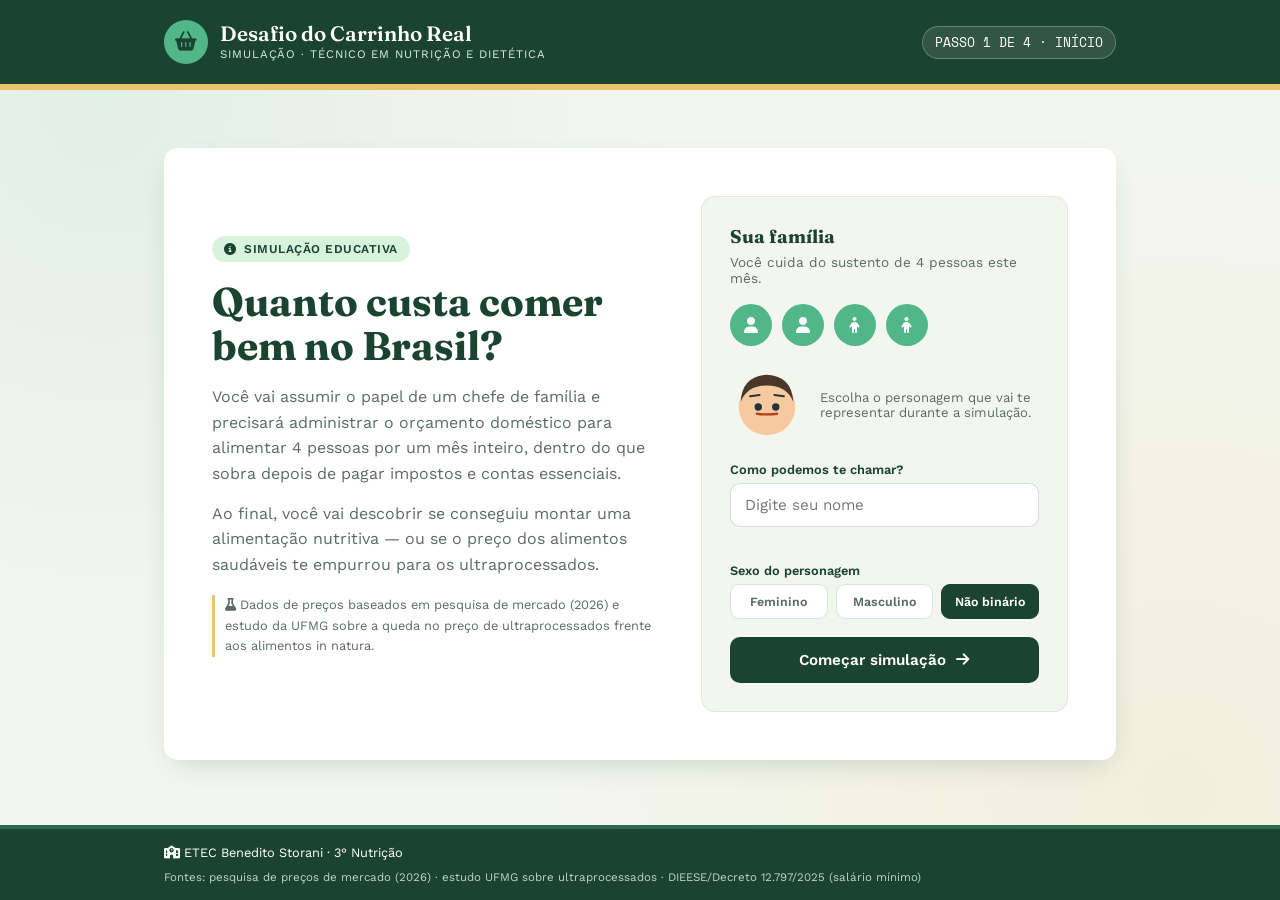
==== final.html @ 97eec9cf "Primeiro commit do projeto JOGO" ====
<!DOCTYPE html>
<html lang="pt-BR">

<head>
    <meta charset="UTF-8">
    <meta name="viewport" content="width=device-width, initial-scale=1.0">
    <title>Resultado · O Desafio do Carrinho Real</title>
    <link rel="stylesheet" href="css/finalstyle.css">
    <link rel="stylesheet" href="css/finalheader.css">
    <link rel="stylesheet" href="css/finalhome.css">
    <link rel="stylesheet" href="https://cdnjs.cloudflare.com/ajax/libs/font-awesome/6.5.1/css/all.min.css">
</head>

<body>

    <header class="topo">
        <div class="container">
            <div class="marca">
                <div class="icone-marca"><i class="fa-solid fa-basket-shopping"></i></div>
                <div>
                    <h1>Desafio do Carrinho Real</h1>
                    <span>Simulação · Técnico em Nutrição e Dietética</span>
                </div>
            </div>
            <span class="passo">PASSO 4 DE 4 · RESULTADO</span>
        </div>
    </header>

    <main class="final">
        <div class="container">
            <div class="cartao-resultado">

                <div class="topo-resultado">
                    <div id="mascote-caixa"></div>
                    <div>
                        <span class="selo-status" id="selo-status">
                            <i class="fa-solid fa-flag-checkered"></i> Simulação concluída
                        </span>
                        <h2 id="titulo-resultado">Fim de mês</h2>
                    </div>
                </div>

                <p class="mensagem-principal" id="mensagem-principal"></p>

                <div class="grade-numeros">
                    <div class="numero-card">
                        <span>Gasto no mês</span>
                        <strong id="num-gasto">R$ 0,00</strong>
                    </div>
                    <div class="numero-card">
                        <span>Saldo restante</span>
                        <strong id="num-saldo">R$ 0,00</strong>
                    </div>
                    <div class="numero-card risco">
                        <span>Fatores de risco</span>
                        <strong id="num-risco">0</strong>
                    </div>
                </div>

                <div class="barra-composicao">
                    <h3>Composição do seu carrinho</h3>
                    <div class="trilho-barra">
                        <div class="fatia-natural" id="fatia-natural"></div>
                        <div class="fatia-processado" id="fatia-processado"></div>
                        <div class="fatia-ultra" id="fatia-ultra"></div>
                    </div>
                    <div class="legenda-barra">
                        <span><i class="pontinho natural"></i> In natura</span>
                        <span><i class="pontinho processado"></i> Processado</span>
                        <span><i class="pontinho ultra"></i> Ultraprocessado</span>
                    </div>
                </div>

                <div class="lista-faltando" id="bloco-faltando" style="display:none;">
                    <h3><i class="fa-solid fa-triangle-exclamation"></i> Ficou abaixo da quantidade recomendada</h3>
                    <ul id="lista-faltando"></ul>
                </div>

                <div class="lista-carrinho-final">
                    <h3>O que foi para a sua cesta</h3>
                    <div id="lista-itens-final"></div>
                </div>

                <p class="nota-fonte">
                    <i class="fa-solid fa-flask"></i>
                    Simulação baseada em dados de pesquisa de mercado (2026), no salário mínimo nacional
                    (Decreto 12.797/2025) e em estudo da UFMG sobre a queda no preço de alimentos
                    ultraprocessados frente à estabilidade (ou alta) no preço dos alimentos in natura no Brasil.
                </p>

                <a href="inicial.html" class="btn-primario">
                    <i class="fa-solid fa-rotate-right"></i> Jogar novamente
                </a>

            </div>
        </div>
    </main>

    <footer class="rodape-jogo">
        <div class="container rodape-conteudo">
            <span><i class="fa-solid fa-school"></i> ETEC Benedito Storani · Técnico em Nutrição e Dietética</span>
            <span class="rodape-fontes">Fontes: pesquisa de preços de mercado (2026) · estudo UFMG sobre
                ultraprocessados · DIEESE/Decreto 12.797/2025 (salário mínimo)</span>
        </div>
    </footer>

    <script src="script/mascote.js"></script>
    <script src="script/final.js"></script>
</body>

</html>
---- css/finalstyle.css ----
/* ===== Desafio do Carrinho Real | Base / Variáveis ===== */
@import url('https://fonts.googleapis.com/css2?family=Fraunces:opsz,wght@9..144,500;9..144,600;9..144,700&family=Work+Sans:wght@400;500;600;700&family=Space+Mono:wght@400;700&display=swap');

:root {
    --verde-escuro: #1B4332;
    --verde-medio: #2D6A4F;
    --verde-folha: #52B788;
    --verde-claro: #D8F3DC;
    --tomate: #E76F51;
    --tomate-claro: #FBE2DA;
    --trigo: #E9C46A;
    --papel: #F3F6EF;
    --papel-cartao: #FFFFFF;
    --tinta: #22333B;
    --tinta-suave: #5B6B63;

    --fonte-display: 'Fraunces', serif;
    --fonte-corpo: 'Work Sans', sans-serif;
    --fonte-numero: 'Space Mono', monospace;

    --raio: 14px;
    --sombra: 0 10px 30px -12px rgba(27, 67, 50, 0.25);
}

*,
*::before,
*::after {
    box-sizing: border-box;
    margin: 0;
    padding: 0;
}

body {
    min-height: 100vh;
    background:
        radial-gradient(circle at 8% 12%, rgba(82, 183, 136, 0.10), transparent 40%),
        radial-gradient(circle at 92% 88%, rgba(233, 196, 106, 0.14), transparent 45%),
        var(--papel);
    color: var(--tinta);
    font-family: var(--fonte-corpo);
    display: flex;
    flex-direction: column;
}

a {
    color: inherit;
    text-decoration: none;
}

button {
    font-family: inherit;
    cursor: pointer;
    border: none;
}

.container {
    width: 100%;
    max-width: 900px;
    margin: 0 auto;
    padding: 0 24px;
}

@media (prefers-reduced-motion: reduce) {
    * {
        animation-duration: 0.001ms !important;
        transition-duration: 0.001ms !important;
    }
}
---- css/finalheader.css ----
/* ===== Header - Tela Inicial ===== */
.topo {
    background: var(--verde-escuro);
    color: #fff;
    padding: 20px 0;
    border-bottom: 6px solid var(--trigo);
}

.topo .container {
    display: flex;
    align-items: center;
    justify-content: space-between;
    gap: 16px;
}

.marca {
    display: flex;
    align-items: center;
    gap: 12px;
}

.marca .icone-marca {
    width: 44px;
    height: 44px;
    border-radius: 50%;
    background: var(--verde-folha);
    display: flex;
    align-items: center;
    justify-content: center;
    font-size: 1.2rem;
    color: var(--verde-escuro);
    flex-shrink: 0;
}

.marca h1 {
    font-family: var(--fonte-display);
    font-weight: 600;
    font-size: 1.3rem;
    line-height: 1.1;
}

.marca span {
    display: block;
    font-size: 0.72rem;
    letter-spacing: 0.08em;
    text-transform: uppercase;
    color: var(--verde-claro);
    margin-top: 2px;
}

.passo {
    font-family: var(--fonte-numero);
    font-size: 0.8rem;
    background: rgba(255, 255, 255, 0.1);
    border: 1px solid rgba(255, 255, 255, 0.25);
    padding: 6px 12px;
    border-radius: 100px;
    white-space: nowrap;
}

@media (max-width:560px) {
    .marca h1 {
        font-size: 1.05rem;
    }

    .passo {
        display: none;
    }
}
---- css/finalhome.css ----
/* ===== Conteúdo - Resultado Final ===== */
main.final {
    flex: 1;
    padding: 56px 0 64px;
}

.cartao-resultado {
    background: var(--papel-cartao);
    border-radius: var(--raio);
    box-shadow: var(--sombra);
    padding: 44px;
    animation: subir .6s ease both;
}

@keyframes subir {
    from {
        opacity: 0;
        transform: translateY(18px);
    }

    to {
        opacity: 1;
        transform: translateY(0);
    }
}

.topo-resultado {
    display: flex;
    align-items: flex-start;
    gap: 20px;
    margin-bottom: 8px;
}

.mascote-visual {
    position: relative;
    width: 84px;
    height: 84px;
    flex-shrink: 0;
}

.mascote-visual img {
    position: absolute;
    inset: 0;
    width: 100%;
    height: 100%;
    object-fit: contain;
    border-radius: 50%;
}

.mascote-visual svg {
    width: 100%;
    height: 100%;
}

.mascote-anima {
    animation: pulso-mascote-final .5s ease;
}

@keyframes pulso-mascote-final {
    0% {
        transform: scale(0.8);
        opacity: 0.3;
    }

    60% {
        transform: scale(1.08);
        opacity: 1;
    }

    100% {
        transform: scale(1);
    }
}

.lista-faltando {
    margin-bottom: 30px;
}

.lista-faltando h3 {
    font-family: var(--fonte-display);
    font-size: 1.05rem;
    color: var(--tomate);
    margin-bottom: 12px;
}

.lista-faltando ul {
    list-style: none;
    display: flex;
    flex-wrap: wrap;
    gap: 8px;
}

.lista-faltando li {
    background: var(--tomate-claro);
    color: #B3401E;
    font-size: 0.8rem;
    padding: 6px 12px;
    border-radius: 100px;
}

.cartao-resultado .selo-status {
    display: inline-flex;
    align-items: center;
    gap: 8px;
    font-size: 0.75rem;
    font-weight: 700;
    text-transform: uppercase;
    letter-spacing: 0.05em;
    padding: 6px 14px;
    border-radius: 100px;
    margin-bottom: 18px;
}

.selo-status.alerta {
    background: var(--tomate-claro);
    color: #B3401E;
}

.selo-status.bom {
    background: var(--verde-claro);
    color: var(--verde-escuro);
}

.cartao-resultado h2 {
    font-family: var(--fonte-display);
    font-size: 1.9rem;
    color: var(--verde-escuro);
    margin-bottom: 14px;
    line-height: 1.25;
}

.cartao-resultado p.mensagem-principal {
    font-size: 1rem;
    color: var(--tinta-suave);
    line-height: 1.65;
    margin-bottom: 28px;
}

.grade-numeros {
    display: grid;
    grid-template-columns: repeat(3, 1fr);
    gap: 14px;
    margin-bottom: 30px;
}

.numero-card {
    background: var(--papel);
    border-radius: 12px;
    padding: 18px;
    text-align: center;
}

.numero-card span {
    display: block;
    font-size: 0.72rem;
    text-transform: uppercase;
    letter-spacing: 0.04em;
    color: var(--tinta-suave);
    margin-bottom: 6px;
}

.numero-card strong {
    font-family: var(--fonte-numero);
    font-size: 1.5rem;
    color: var(--verde-escuro);
}

.numero-card.risco strong {
    color: var(--tomate);
}

/* Barra natural vs ultraprocessado */
.barra-composicao {
    margin-bottom: 30px;
}

.barra-composicao h3 {
    font-family: var(--fonte-display);
    font-size: 1.05rem;
    color: var(--verde-escuro);
    margin-bottom: 12px;
}

.trilho-barra {
    display: flex;
    width: 100%;
    height: 22px;
    border-radius: 100px;
    overflow: hidden;
    background: var(--papel);
}

.trilho-barra .fatia-natural {
    background: var(--verde-folha);
}

.trilho-barra .fatia-processado {
    background: var(--trigo);
}

.trilho-barra .fatia-ultra {
    background: var(--tomate);
}

.legenda-barra {
    display: flex;
    gap: 18px;
    margin-top: 10px;
    flex-wrap: wrap;
    font-size: 0.8rem;
    color: var(--tinta-suave);
}

.legenda-barra span {
    display: flex;
    align-items: center;
    gap: 6px;
}

.pontinho {
    width: 10px;
    height: 10px;
    border-radius: 50%;
    display: inline-block;
}

.pontinho.natural {
    background: var(--verde-folha);
}

.pontinho.processado {
    background: var(--trigo);
}

.pontinho.ultra {
    background: var(--tomate);
}

/* Lista de itens comprados */
.lista-carrinho-final {
    margin-bottom: 30px;
}

.lista-carrinho-final h3 {
    font-family: var(--fonte-display);
    font-size: 1.05rem;
    color: var(--verde-escuro);
    margin-bottom: 12px;
}

.item-final {
    display: flex;
    justify-content: space-between;
    font-size: 0.88rem;
    padding: 9px 0;
    border-bottom: 1px dashed rgba(27, 67, 50, 0.12);
}

.item-final .tag-final {
    font-size: 0.68rem;
    padding: 2px 8px;
    border-radius: 100px;
    margin-left: 8px;
}

.tag-final.natural {
    background: var(--verde-claro);
    color: var(--verde-escuro);
}

.tag-final.processado {
    background: #FBF1D6;
    color: #8A6D1D;
}

.tag-final.ultraprocessado {
    background: var(--tomate-claro);
    color: #B3401E;
}

.nota-fonte {
    font-size: 0.78rem;
    color: var(--tinta-suave);
    border-left: 3px solid var(--trigo);
    padding-left: 10px;
    margin-bottom: 26px;
}

.btn-primario {
    background: var(--verde-escuro);
    color: #fff;
    padding: 14px 24px;
    border-radius: 10px;
    font-weight: 600;
    font-size: 0.95rem;
    display: inline-flex;
    align-items: center;
    gap: 10px;
    transition: transform .15s ease, background .2s ease;
}

.btn-primario:hover {
    background: var(--verde-medio);
    transform: translateY(-1px);
}

@media (max-width:600px) {
    .cartao-resultado {
        padding: 26px;
    }

    .grade-numeros {
        grid-template-columns: 1fr 1fr;
    }
}
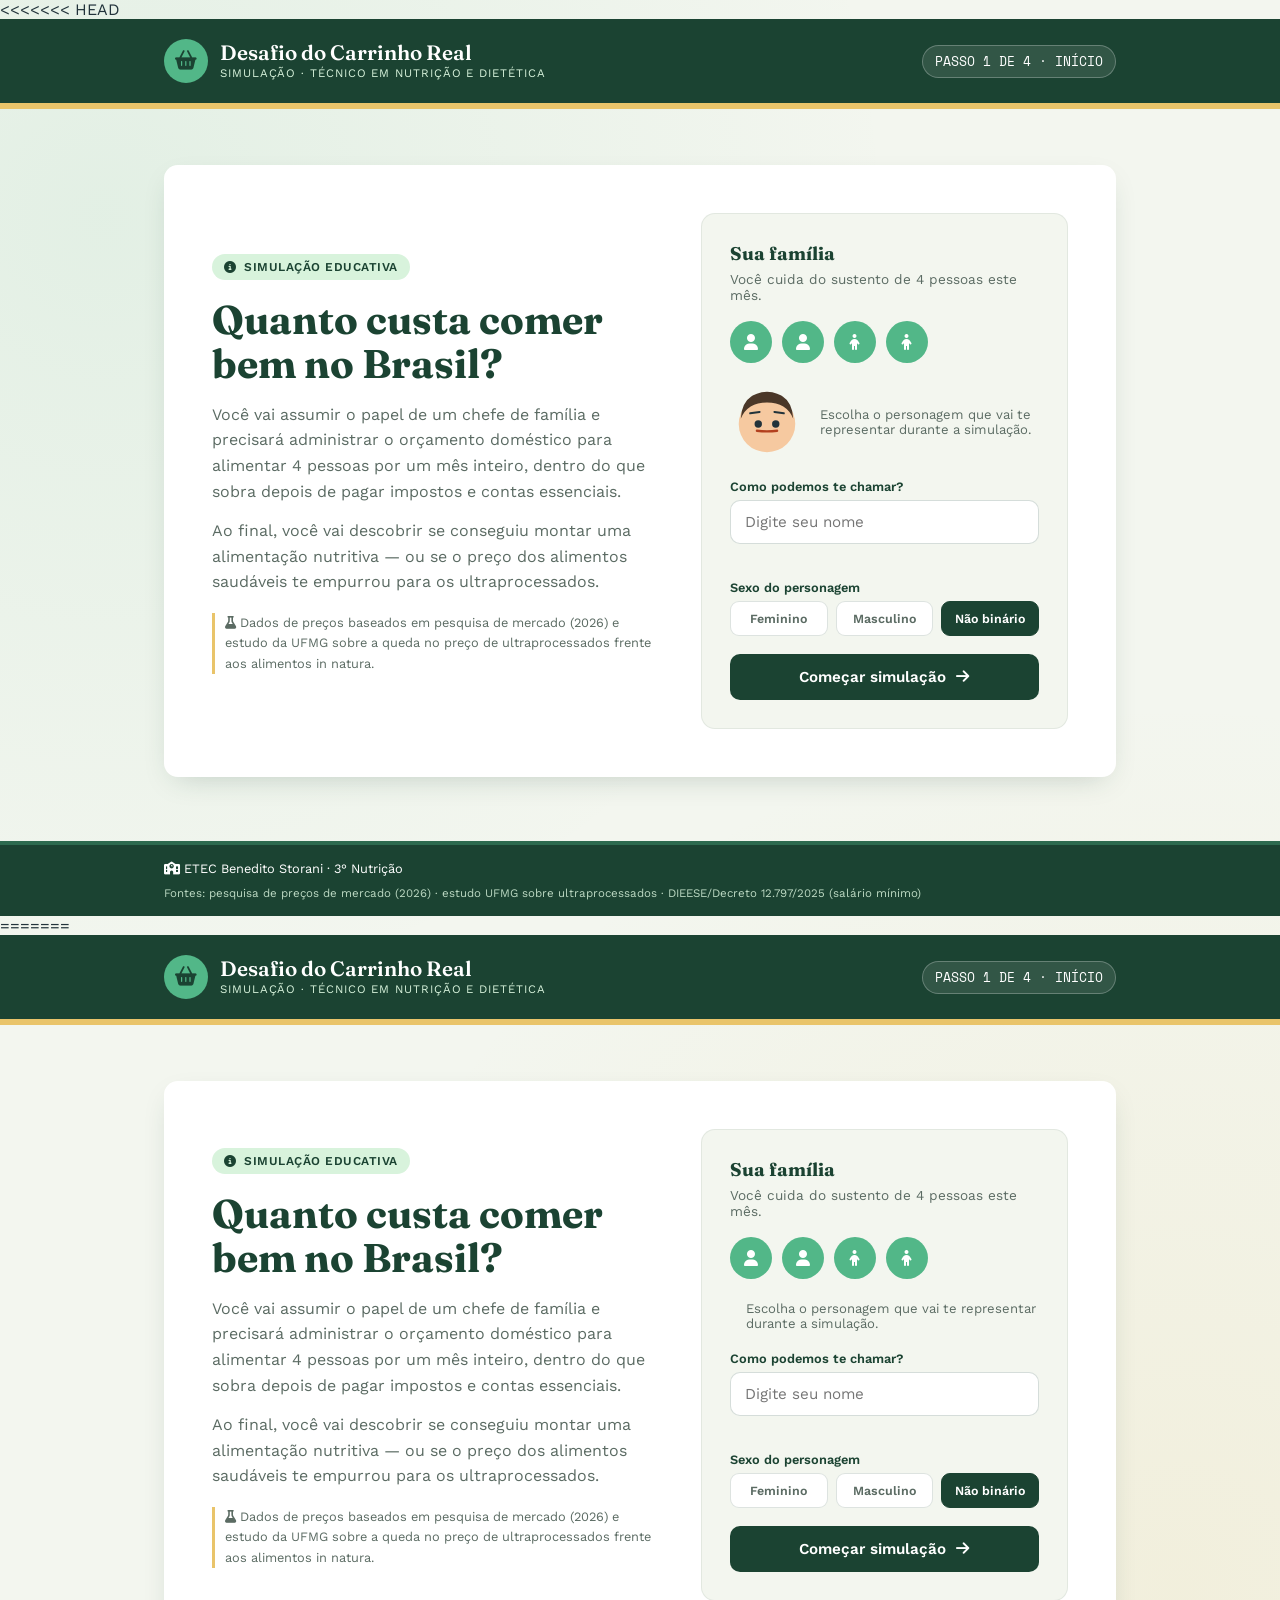
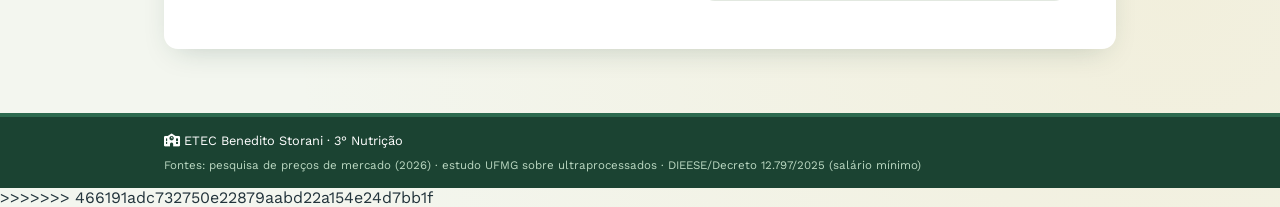
==== commit b194791d: "Renomeando pagina principal para index.html" ====
--- a/final.html
+++ b/final.html
@@ -1,3 +1,4 @@
+<<<<<<< HEAD
 <!DOCTYPE html>
 <html lang="pt-BR">
 
@@ -108,4 +109,116 @@
     <script src="script/final.js"></script>
 </body>
 
+=======
+<!DOCTYPE html>
+<html lang="pt-BR">
+
+<head>
+    <meta charset="UTF-8">
+    <meta name="viewport" content="width=device-width, initial-scale=1.0">
+    <title>Resultado · O Desafio do Carrinho Real</title>
+    <link rel="stylesheet" href="css/finalstyle.css">
+    <link rel="stylesheet" href="css/finalheader.css">
+    <link rel="stylesheet" href="css/finalhome.css">
+    <link rel="stylesheet" href="https://cdnjs.cloudflare.com/ajax/libs/font-awesome/6.5.1/css/all.min.css">
+</head>
+
+<body>
+
+    <header class="topo">
+        <div class="container">
+            <div class="marca">
+                <div class="icone-marca"><i class="fa-solid fa-basket-shopping"></i></div>
+                <div>
+                    <h1>Desafio do Carrinho Real</h1>
+                    <span>Simulação · Técnico em Nutrição e Dietética</span>
+                </div>
+            </div>
+            <span class="passo">PASSO 4 DE 4 · RESULTADO</span>
+        </div>
+    </header>
+
+    <main class="final">
+        <div class="container">
+            <div class="cartao-resultado">
+
+                <div class="topo-resultado">
+                    <div id="mascote-caixa"></div>
+                    <div>
+                        <span class="selo-status" id="selo-status">
+                            <i class="fa-solid fa-flag-checkered"></i> Simulação concluída
+                        </span>
+                        <h2 id="titulo-resultado">Fim de mês</h2>
+                    </div>
+                </div>
+
+                <p class="mensagem-principal" id="mensagem-principal"></p>
+
+                <div class="grade-numeros">
+                    <div class="numero-card">
+                        <span>Gasto no mês</span>
+                        <strong id="num-gasto">R$ 0,00</strong>
+                    </div>
+                    <div class="numero-card">
+                        <span>Saldo restante</span>
+                        <strong id="num-saldo">R$ 0,00</strong>
+                    </div>
+                    <div class="numero-card risco">
+                        <span>Fatores de risco</span>
+                        <strong id="num-risco">0</strong>
+                    </div>
+                </div>
+
+                <div class="barra-composicao">
+                    <h3>Composição do seu carrinho</h3>
+                    <div class="trilho-barra">
+                        <div class="fatia-natural" id="fatia-natural"></div>
+                        <div class="fatia-processado" id="fatia-processado"></div>
+                        <div class="fatia-ultra" id="fatia-ultra"></div>
+                    </div>
+                    <div class="legenda-barra">
+                        <span><i class="pontinho natural"></i> In natura</span>
+                        <span><i class="pontinho processado"></i> Processado</span>
+                        <span><i class="pontinho ultra"></i> Ultraprocessado</span>
+                    </div>
+                </div>
+
+                <div class="lista-faltando" id="bloco-faltando" style="display:none;">
+                    <h3><i class="fa-solid fa-triangle-exclamation"></i> Ficou abaixo da quantidade recomendada</h3>
+                    <ul id="lista-faltando"></ul>
+                </div>
+
+                <div class="lista-carrinho-final">
+                    <h3>O que foi para a sua cesta</h3>
+                    <div id="lista-itens-final"></div>
+                </div>
+
+                <p class="nota-fonte">
+                    <i class="fa-solid fa-flask"></i>
+                    Simulação baseada em dados de pesquisa de mercado (2026), no salário mínimo nacional
+                    (Decreto 12.797/2025) e em estudo da UFMG sobre a queda no preço de alimentos
+                    ultraprocessados frente à estabilidade (ou alta) no preço dos alimentos in natura no Brasil.
+                </p>
+
+                <a href="inicial.html" class="btn-primario">
+                    <i class="fa-solid fa-rotate-right"></i> Jogar novamente
+                </a>
+
+            </div>
+        </div>
+    </main>
+
+    <footer class="rodape-jogo">
+        <div class="container rodape-conteudo">
+            <span><i class="fa-solid fa-school"></i> ETEC Benedito Storani · Técnico em Nutrição e Dietética</span>
+            <span class="rodape-fontes">Fontes: pesquisa de preços de mercado (2026) · estudo UFMG sobre
+                ultraprocessados · DIEESE/Decreto 12.797/2025 (salário mínimo)</span>
+        </div>
+    </footer>
+
+    <script src="script/mascote.js"></script>
+    <script src="script/final.js"></script>
+</body>
+
+>>>>>>> 466191adc732750e22879aabd22a154e24d7bb1f
 </html>
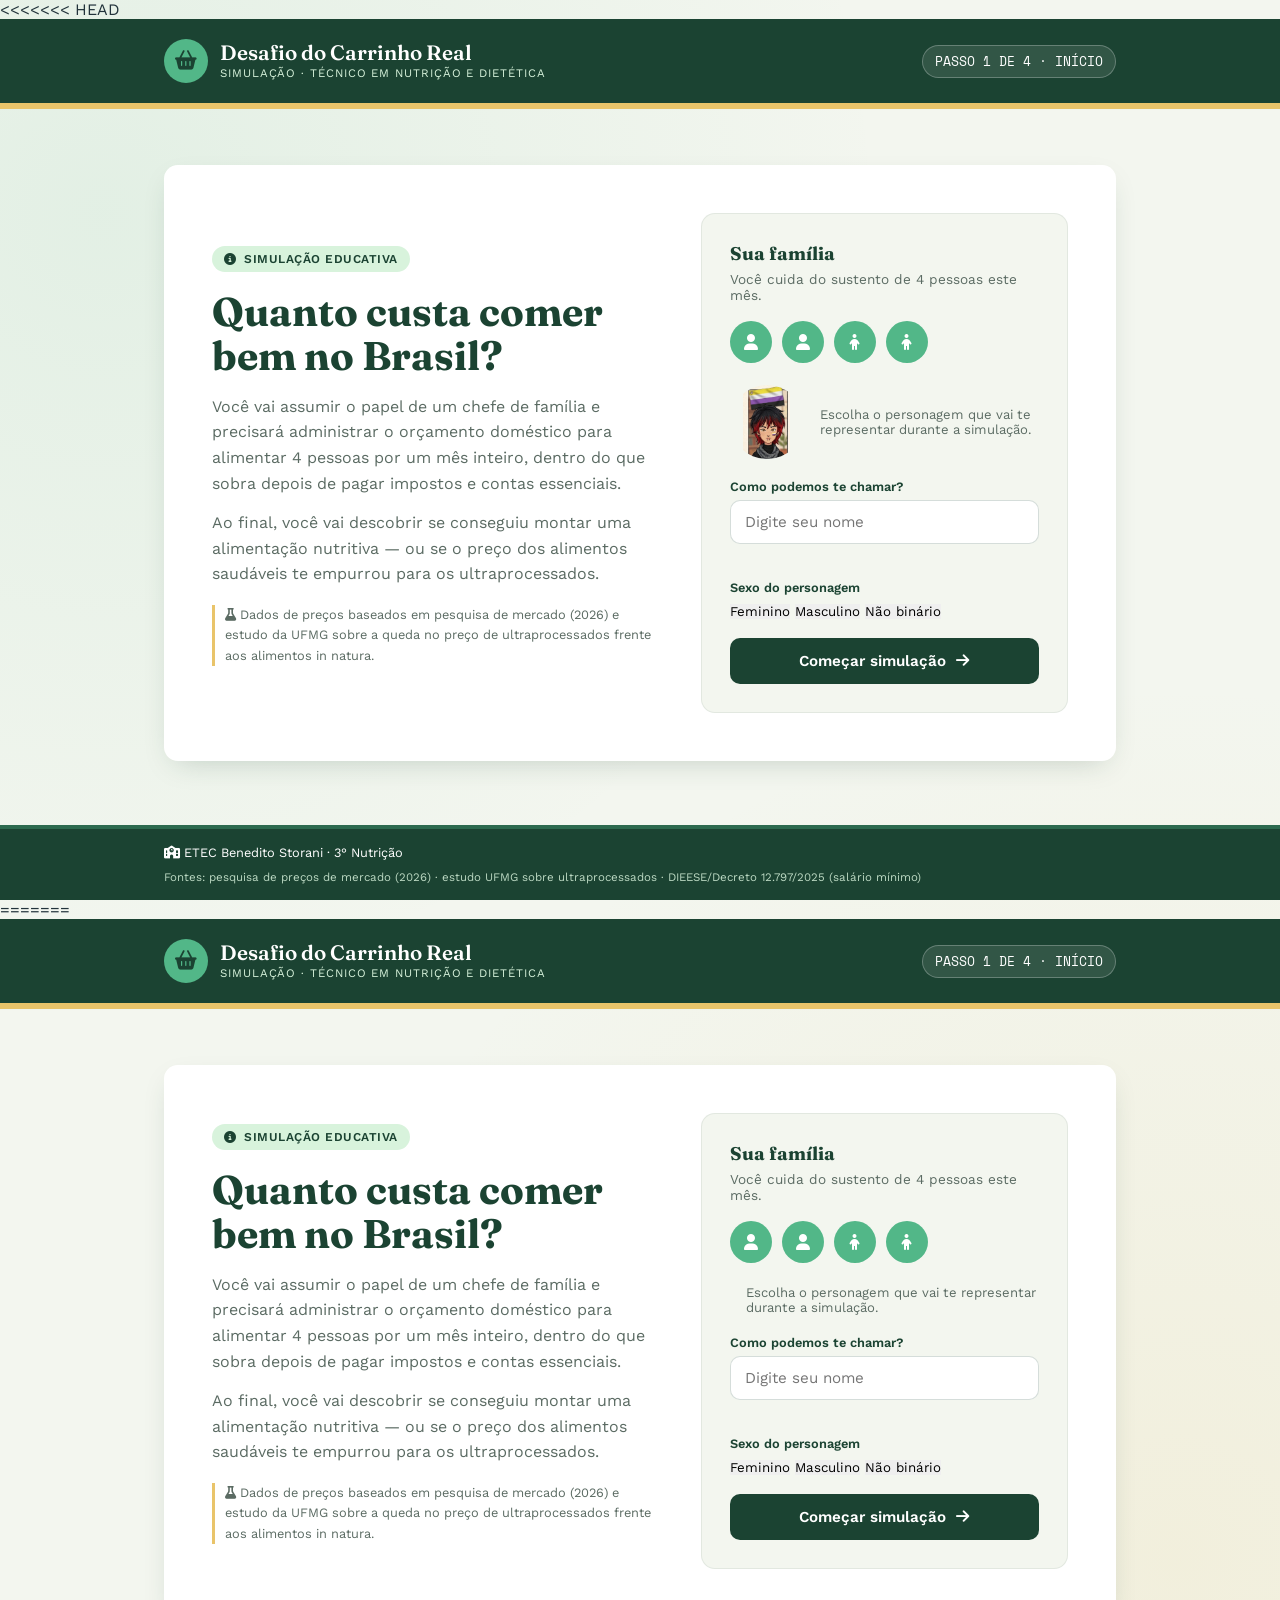
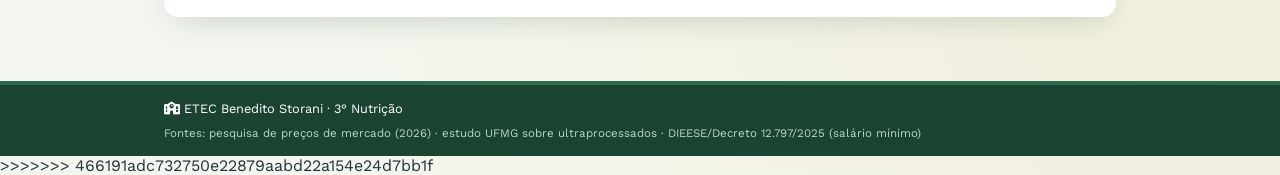
==== commit 8c637c1a: "Corrigindo duplicacao no HTML" ====
--- a/final.html
+++ b/final.html
@@ -1,4 +1,3 @@
-<<<<<<< HEAD
 <!DOCTYPE html>
 <html lang="pt-BR">
 
@@ -30,6 +29,11 @@
     <main class="final">
         <div class="container">
             <div class="cartao-resultado">
+
+                <div class="faixa-game-over">
+                    <span class="rotulo-fim">Fim de jogo</span>
+                    <h1 class="titulo-game-over">GAME OVER</h1>
+                </div>
 
                 <div class="topo-resultado">
                     <div id="mascote-caixa"></div>
@@ -89,7 +93,7 @@
                     ultraprocessados frente à estabilidade (ou alta) no preço dos alimentos in natura no Brasil.
                 </p>
 
-                <a href="inicial.html" class="btn-primario">
+                <a href="index.html" class="btn-primario">
                     <i class="fa-solid fa-rotate-right"></i> Jogar novamente
                 </a>
 
@@ -99,9 +103,18 @@
 
     <footer class="rodape-jogo">
         <div class="container rodape-conteudo">
-            <span><i class="fa-solid fa-school"></i> ETEC Benedito Storani · Técnico em Nutrição e Dietética</span>
-            <span class="rodape-fontes">Fontes: pesquisa de preços de mercado (2026) · estudo UFMG sobre
-                ultraprocessados · DIEESE/Decreto 12.797/2025 (salário mínimo)</span>
+            <div class="rodape-escola">
+                <span class="icone-rodape"><i class="fa-solid fa-graduation-cap"></i></span>
+                <span class="textos-rodape">
+                    <strong>ETEC Benedito Storani</strong>
+                    <span>Técnico em Nutrição e Dietética</span>
+                </span>
+            </div>
+            <p class="rodape-fontes">
+                <strong>Fontes dos dados</strong>
+                Pesquisa de preços de mercado (2026) · Estudo da UFMG sobre alimentos in natura x ultraprocessados ·
+                Decreto 12.797/2025 (salário mínimo 2026) · Regras gerais de INSS e vale-transporte
+            </p>
         </div>
     </footer>
 
@@ -109,116 +122,4 @@
     <script src="script/final.js"></script>
 </body>
 
-=======
-<!DOCTYPE html>
-<html lang="pt-BR">
-
-<head>
-    <meta charset="UTF-8">
-    <meta name="viewport" content="width=device-width, initial-scale=1.0">
-    <title>Resultado · O Desafio do Carrinho Real</title>
-    <link rel="stylesheet" href="css/finalstyle.css">
-    <link rel="stylesheet" href="css/finalheader.css">
-    <link rel="stylesheet" href="css/finalhome.css">
-    <link rel="stylesheet" href="https://cdnjs.cloudflare.com/ajax/libs/font-awesome/6.5.1/css/all.min.css">
-</head>
-
-<body>
-
-    <header class="topo">
-        <div class="container">
-            <div class="marca">
-                <div class="icone-marca"><i class="fa-solid fa-basket-shopping"></i></div>
-                <div>
-                    <h1>Desafio do Carrinho Real</h1>
-                    <span>Simulação · Técnico em Nutrição e Dietética</span>
-                </div>
-            </div>
-            <span class="passo">PASSO 4 DE 4 · RESULTADO</span>
-        </div>
-    </header>
-
-    <main class="final">
-        <div class="container">
-            <div class="cartao-resultado">
-
-                <div class="topo-resultado">
-                    <div id="mascote-caixa"></div>
-                    <div>
-                        <span class="selo-status" id="selo-status">
-                            <i class="fa-solid fa-flag-checkered"></i> Simulação concluída
-                        </span>
-                        <h2 id="titulo-resultado">Fim de mês</h2>
-                    </div>
-                </div>
-
-                <p class="mensagem-principal" id="mensagem-principal"></p>
-
-                <div class="grade-numeros">
-                    <div class="numero-card">
-                        <span>Gasto no mês</span>
-                        <strong id="num-gasto">R$ 0,00</strong>
-                    </div>
-                    <div class="numero-card">
-                        <span>Saldo restante</span>
-                        <strong id="num-saldo">R$ 0,00</strong>
-                    </div>
-                    <div class="numero-card risco">
-                        <span>Fatores de risco</span>
-                        <strong id="num-risco">0</strong>
-                    </div>
-                </div>
-
-                <div class="barra-composicao">
-                    <h3>Composição do seu carrinho</h3>
-                    <div class="trilho-barra">
-                        <div class="fatia-natural" id="fatia-natural"></div>
-                        <div class="fatia-processado" id="fatia-processado"></div>
-                        <div class="fatia-ultra" id="fatia-ultra"></div>
-                    </div>
-                    <div class="legenda-barra">
-                        <span><i class="pontinho natural"></i> In natura</span>
-                        <span><i class="pontinho processado"></i> Processado</span>
-                        <span><i class="pontinho ultra"></i> Ultraprocessado</span>
-                    </div>
-                </div>
-
-                <div class="lista-faltando" id="bloco-faltando" style="display:none;">
-                    <h3><i class="fa-solid fa-triangle-exclamation"></i> Ficou abaixo da quantidade recomendada</h3>
-                    <ul id="lista-faltando"></ul>
-                </div>
-
-                <div class="lista-carrinho-final">
-                    <h3>O que foi para a sua cesta</h3>
-                    <div id="lista-itens-final"></div>
-                </div>
-
-                <p class="nota-fonte">
-                    <i class="fa-solid fa-flask"></i>
-                    Simulação baseada em dados de pesquisa de mercado (2026), no salário mínimo nacional
-                    (Decreto 12.797/2025) e em estudo da UFMG sobre a queda no preço de alimentos
-                    ultraprocessados frente à estabilidade (ou alta) no preço dos alimentos in natura no Brasil.
-                </p>
-
-                <a href="inicial.html" class="btn-primario">
-                    <i class="fa-solid fa-rotate-right"></i> Jogar novamente
-                </a>
-
-            </div>
-        </div>
-    </main>
-
-    <footer class="rodape-jogo">
-        <div class="container rodape-conteudo">
-            <span><i class="fa-solid fa-school"></i> ETEC Benedito Storani · Técnico em Nutrição e Dietética</span>
-            <span class="rodape-fontes">Fontes: pesquisa de preços de mercado (2026) · estudo UFMG sobre
-                ultraprocessados · DIEESE/Decreto 12.797/2025 (salário mínimo)</span>
-        </div>
-    </footer>
-
-    <script src="script/mascote.js"></script>
-    <script src="script/final.js"></script>
-</body>
-
->>>>>>> 466191adc732750e22879aabd22a154e24d7bb1f
 </html>
--- a/css/finalhome.css
+++ b/css/finalhome.css
@@ -21,6 +21,38 @@
     to {
         opacity: 1;
         transform: translateY(0);
+    }
+}
+
+.faixa-game-over {
+    text-align: center;
+    margin-bottom: 28px;
+    padding-bottom: 22px;
+    border-bottom: 3px dashed rgba(27, 67, 50, 0.15);
+}
+
+.faixa-game-over .rotulo-fim {
+    display: inline-block;
+    font-size: 0.72rem;
+    font-weight: 700;
+    text-transform: uppercase;
+    letter-spacing: 0.12em;
+    color: var(--tinta-suave);
+    margin-bottom: 6px;
+}
+
+.titulo-game-over {
+    font-family: var(--fonte-display);
+    font-size: 3rem;
+    font-weight: 700;
+    letter-spacing: 0.03em;
+    color: var(--verde-escuro);
+    text-shadow: 3px 3px 0 var(--trigo);
+}
+
+@media (max-width:600px) {
+    .titulo-game-over {
+        font-size: 2.1rem;
     }
 }
 
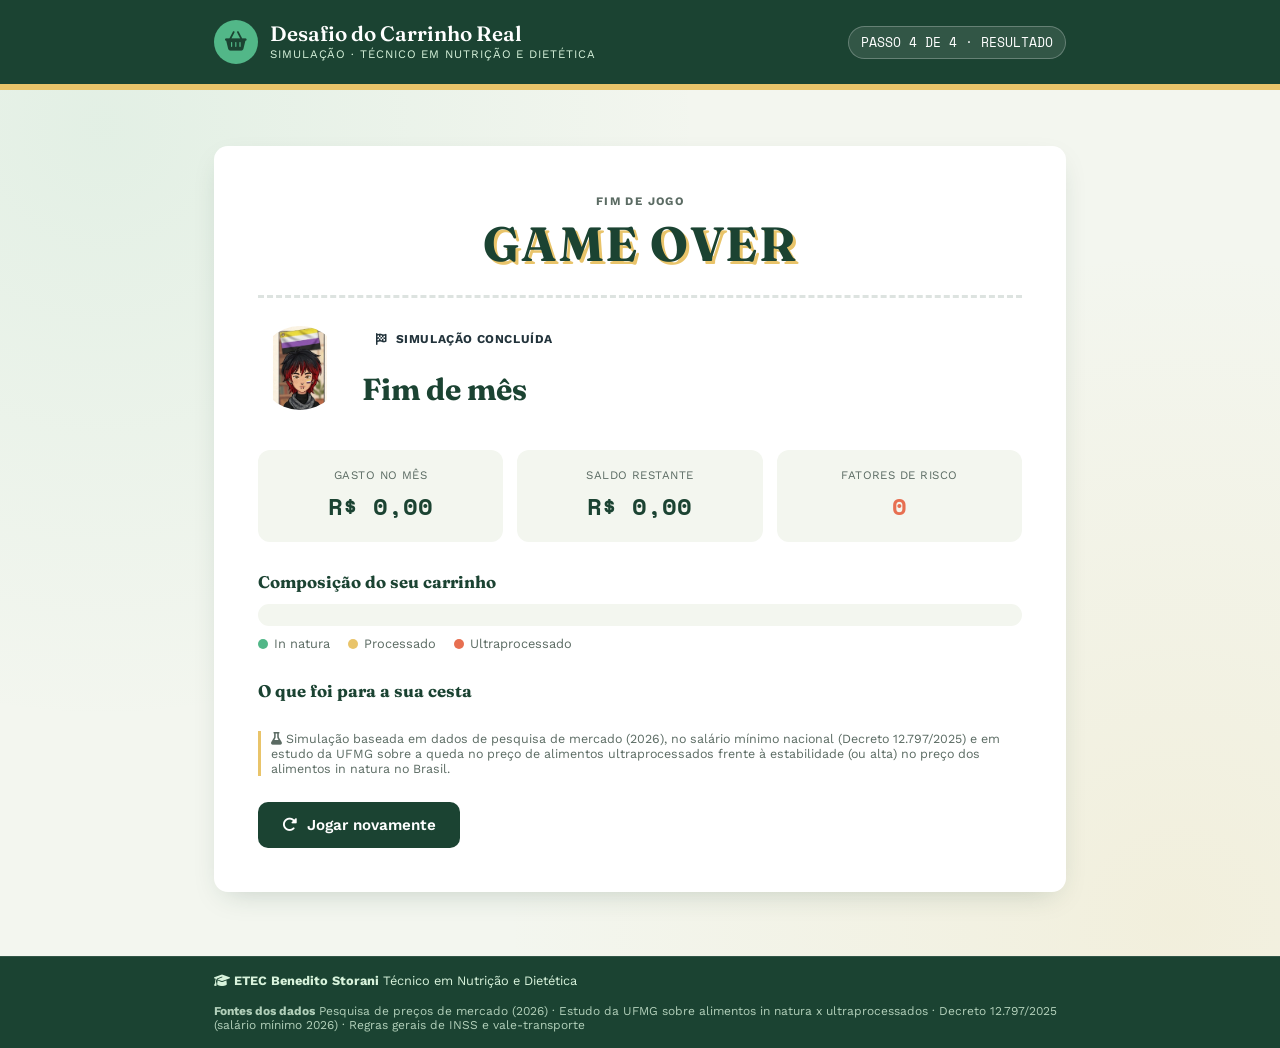
==== commit dfd65514: "Corrigindo duplicacao no HTML" ====
--- a/final.html
+++ b/final.html
@@ -119,7 +119,7 @@
     </footer>
 
     <script src="script/mascote.js"></script>
-    <script src="script/final.js"></script>
+    <script src="script/inicial.js"></script>
 </body>
 
 </html>
--- a/css/finalstyle.css
+++ b/css/finalstyle.css
@@ -65,4 +65,41 @@
         animation-duration: 0.001ms !important;
         transition-duration: 0.001ms !important;
     }
+}
+
+/* ----- Rodapé ----- */
+.rodape-jogo {
+    background: var(--verde-escuro);
+    color: var(--verde-claro);
+    padding: 16px 0;
+    font-size: 0.8rem;
+    border-top: 1px solid rgba(255, 255, 255, 0.1);
+    margin-top: auto;
+}
+
+.rodape-conteudo {
+    display: flex;
+    justify-content: space-between;
+    align-items: center;
+    gap: 16px;
+    flex-wrap: wrap;
+}
+
+.rodape-fontes {
+    opacity: 0.8;
+    font-size: 0.75rem;
+}
+
+@media (max-width: 760px) {
+    .rodape-conteudo {
+        flex-direction: column;
+        text-align: center;
+    }
+}
+
+@media (prefers-reduced-motion: reduce) {
+    * {
+        animation-duration: 0.001ms !important;
+        transition-duration: 0.001ms !important;
+    }
 }
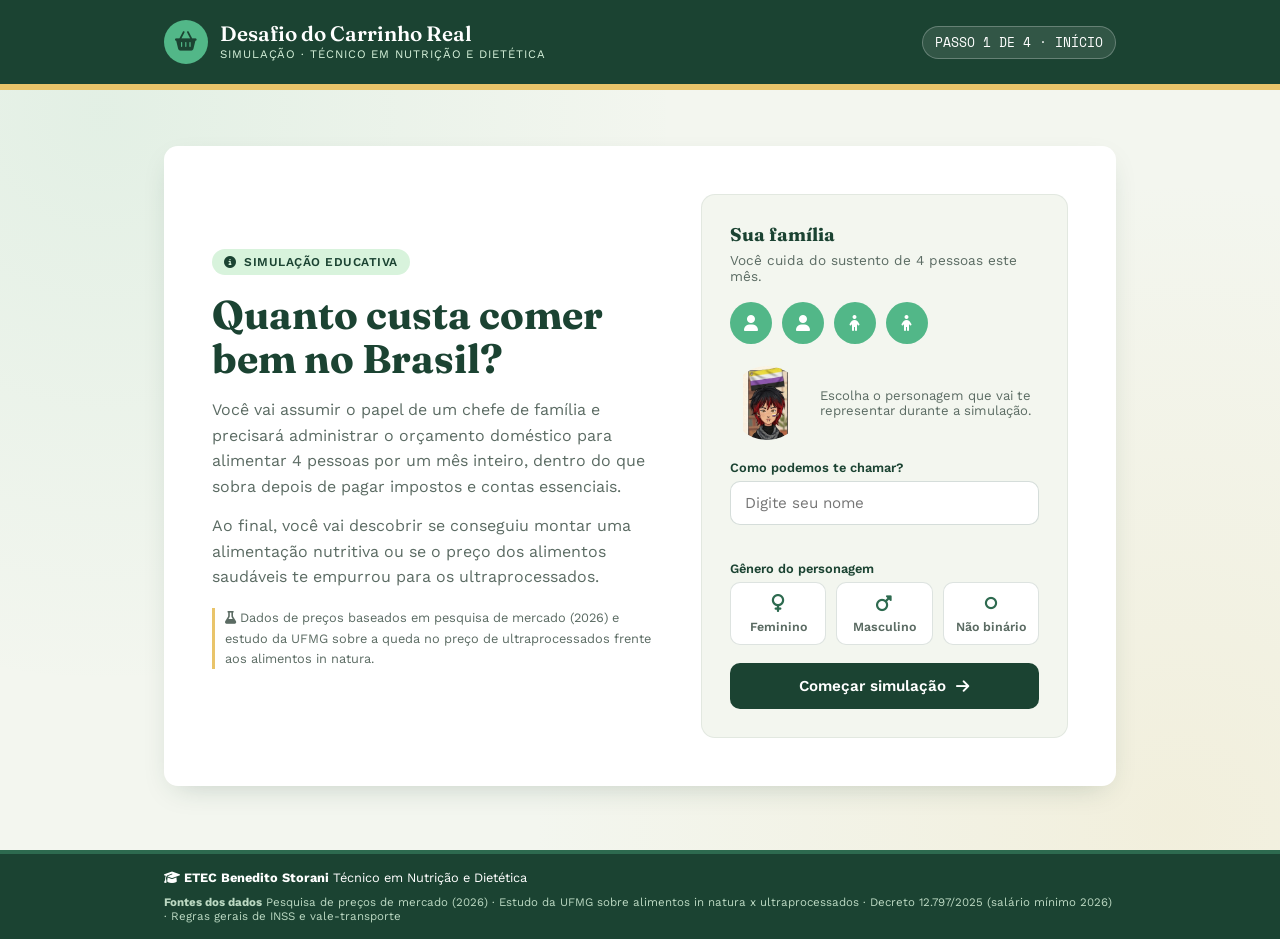
==== commit b39e21cd: "Corrigindo duplicacao no HTML" ====
--- a/final.html
+++ b/final.html
@@ -119,7 +119,10 @@
     </footer>
 
     <script src="script/mascote.js"></script>
-    <script src="script/inicial.js"></script>
+    <script src="script/final.js"></script>
+    <audio src="midia/game over.mp3" autoplay></audio></h1>
+
+
 </body>
 
 </html>
